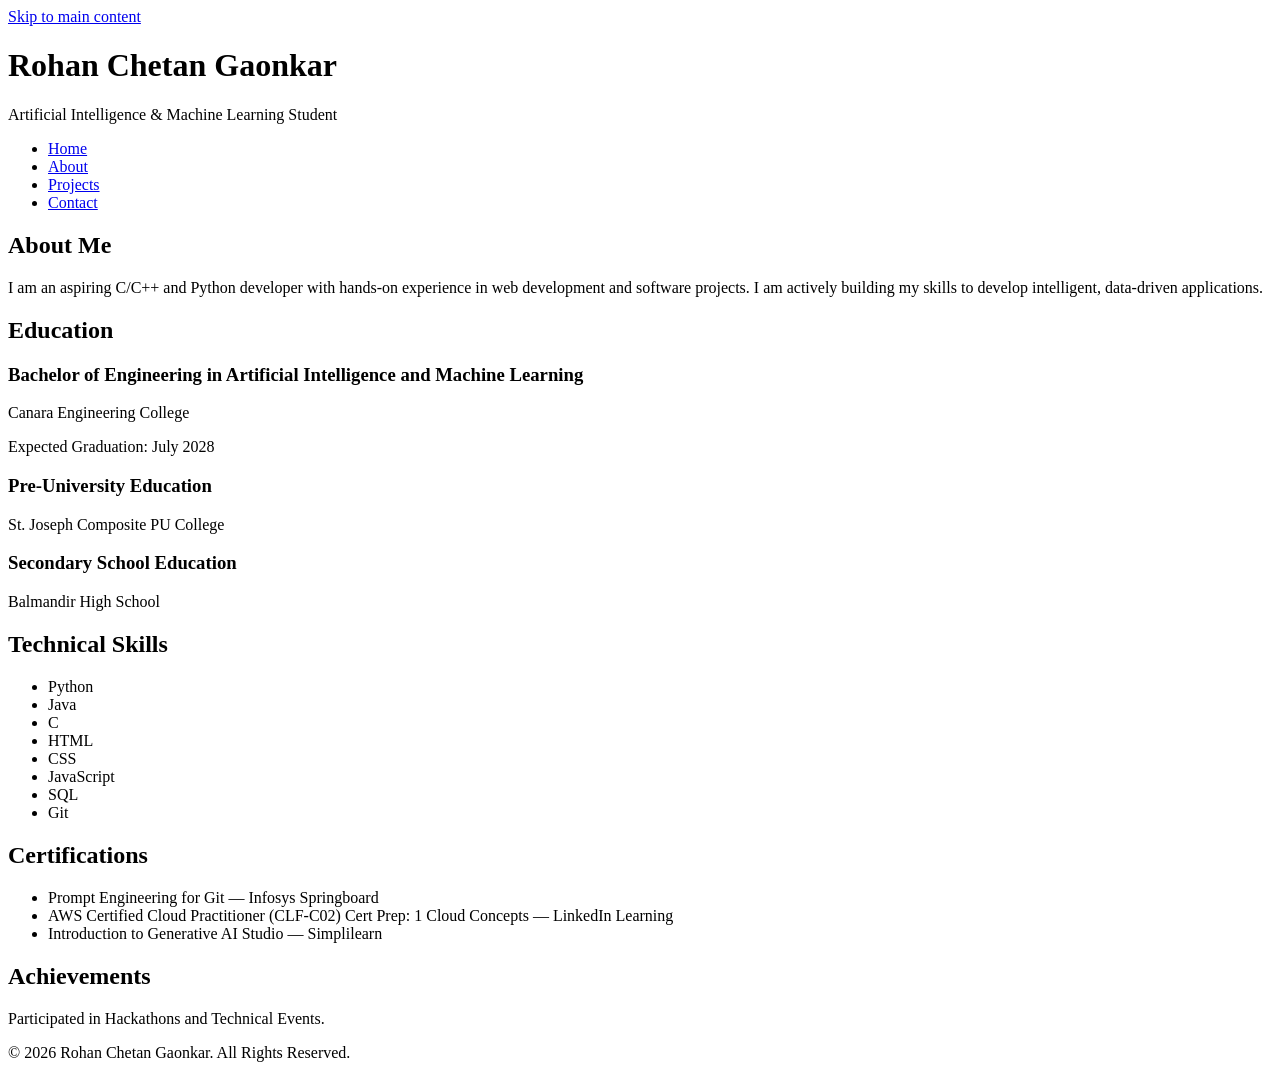
==== about.html @ 2229662d "Add files via upload" ====
<!DOCTYPE html>

<html lang="en">

<head>
    <meta charset="UTF-8">


<meta name="viewport" content="width=device-width, initial-scale=1.0">

<title>About Rohan Chetan Gaonkar | AI & ML Student</title>

<meta name="description"
    content="Learn more about Rohan Chetan Gaonkar, his education, technical skills, certifications and achievements in Artificial Intelligence and Machine Learning.">

<meta name="author" content="Rohan Chetan Gaonkar">

<meta name="robots" content="index, follow">

<link rel="canonical" href="https://yourdomain.com/about.html">

<link rel="stylesheet" href="css/style.css">


</head>

<body>


<!-- Skip Navigation -->
<a class="skip-link" href="#main-content">
    Skip to main content
</a>

<!-- Header -->
<header role="banner">

    <div class="container">

        <h1>Rohan Chetan Gaonkar</h1>

        <p>Artificial Intelligence &amp; Machine Learning Student</p>

        <!-- Navigation -->
        <nav aria-label="Primary Navigation">

            <ul>

                <li>
                    <a href="index.html">
                        Home
                    </a>
                </li>

                <li>
                    <a href="about.html" aria-current="page">
                        About
                    </a>
                </li>

                <li>
                    <a href="projects.html">
                        Projects
                    </a>
                </li>

                <li>
                    <a href="contact.html">
                        Contact
                    </a>
                </li>

            </ul>

        </nav>

    </div>

</header>

<!-- Main Content -->
<main id="main-content">

    <!-- About Section -->
    <section aria-labelledby="about-heading">

        <div class="container">

            <h2 id="about-heading">
                About Me
            </h2>

            <p>
                I am an aspiring C/C++ and Python developer with
                hands-on experience in web development and software
                projects. I am actively building my skills to
                develop intelligent, data-driven applications.
            </p>

        </div>

    </section>

    <!-- Education Section -->
    <section aria-labelledby="education-heading">

        <div class="container">

            <h2 id="education-heading">
                Education
            </h2>

            <article>

                <h3>
                    Bachelor of Engineering in
                    Artificial Intelligence and Machine Learning
                </h3>

                <p>
                    Canara Engineering College
                </p>

                <p>
                    Expected Graduation: July 2028
                </p>

            </article>

            <article>

                <h3>
                    Pre-University Education
                </h3>

                <p>
                    St. Joseph Composite PU College
                </p>

            </article>

            <article>

                <h3>
                    Secondary School Education
                </h3>

                <p>
                    Balmandir High School
                </p>

            </article>

        </div>

    </section>

    <!-- Skills Section -->
    <section aria-labelledby="skills-heading">

        <div class="container">

            <h2 id="skills-heading">
                Technical Skills
            </h2>

            <ul class="skills-list">

                <li>Python</li>
                <li>Java</li>
                <li>C</li>
                <li>HTML</li>
                <li>CSS</li>
                <li>JavaScript</li>
                <li>SQL</li>
                <li>Git</li>

            </ul>

        </div>

    </section>

    <!-- Certifications Section -->
    <section aria-labelledby="certifications-heading">

        <div class="container">

            <h2 id="certifications-heading">
                Certifications
            </h2>

            <ul>

                <li>
                    Prompt Engineering for Git —
                    Infosys Springboard
                </li>

                <li>
                    AWS Certified Cloud Practitioner
                    (CLF-C02) Cert Prep: 1 Cloud Concepts —
                    LinkedIn Learning
                </li>

                <li>
                    Introduction to Generative AI Studio —
                    Simplilearn
                </li>

            </ul>

        </div>

    </section>

    <!-- Achievements Section -->
    <section aria-labelledby="achievements-heading">

        <div class="container">

            <h2 id="achievements-heading">
                Achievements
            </h2>

            <p>
                Participated in Hackathons and Technical Events.
            </p>

        </div>

    </section>

</main>

<!-- Footer -->
<footer role="contentinfo">

    <div class="container">

        <p>
            &copy; 2026 Rohan Chetan Gaonkar.
            All Rights Reserved.
        </p>

    </div>

</footer>

<script src="js/script.js"></script>
</body>

</html>
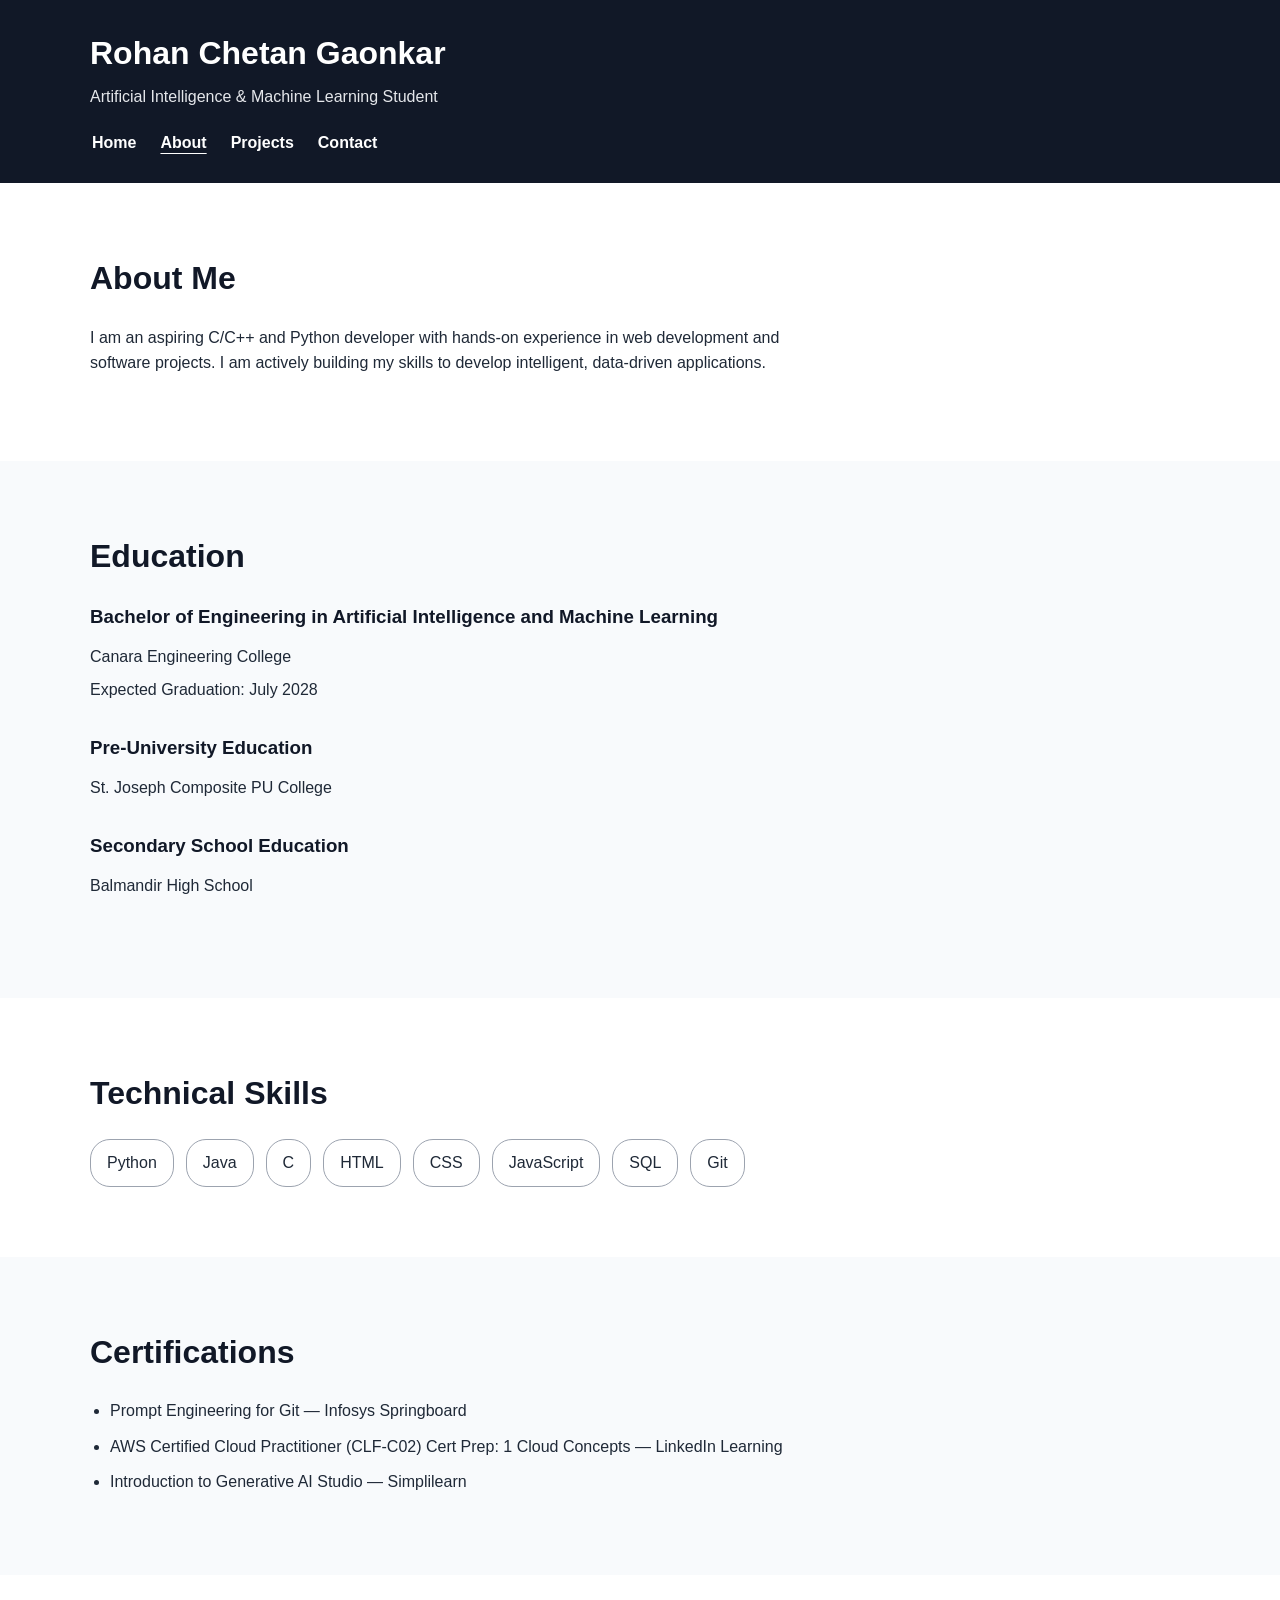
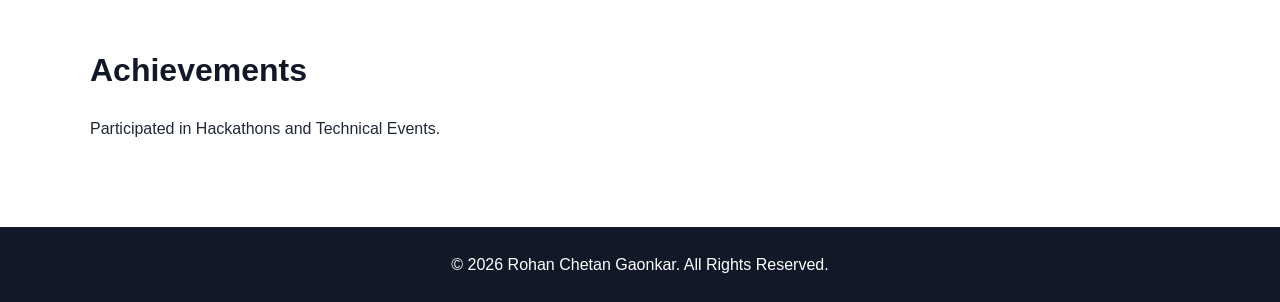
==== commit ced9ad41: "Add files via upload" ====
--- a/about.html
+++ b/about.html
@@ -19,7 +19,7 @@
 
 <link rel="canonical" href="https://yourdomain.com/about.html">
 
-<link rel="stylesheet" href="css/style.css">
+<link rel="stylesheet" href="style.css">
 
 
 </head>
@@ -247,7 +247,7 @@
 
 </footer>
 
-<script src="js/script.js"></script>
+<script src="script.js"></script>
 </body>
 
 </html>
--- a/style.css
+++ b/style.css
@@ -0,0 +1,404 @@
+/* =========================================
+Base Styles
+========================================= */
+
+* {
+  box-sizing: border-box;
+  margin: 0;
+  padding: 0;
+  }
+
+html {
+scroll-behavior: smooth;
+}
+
+body {
+font-family: Arial, Helvetica, sans-serif;
+line-height: 1.6;
+color: #1f2937;
+background-color: #ffffff;
+}
+
+.container {
+width: min(1100px, 92%);
+margin: 0 auto;
+}
+
+/* =========================================
+Accessibility
+========================================= */
+
+.skip-link {
+position: absolute;
+left: -9999px;
+top: 10px;
+z-index: 9999;
+padding: 12px 16px;
+background-color: #111827;
+color: #ffffff;
+text-decoration: none;
+border-radius: 4px;
+}
+
+.skip-link:focus {
+left: 10px;
+}
+
+/* Visible keyboard focus */
+
+a:focus-visible,
+button:focus-visible,
+input:focus-visible,
+textarea:focus-visible {
+outline: 3px solid #f59e0b;
+outline-offset: 3px;
+}
+
+/* =========================================
+Header
+========================================= */
+
+header {
+background-color: #111827;
+color: #ffffff;
+padding: 28px 0;
+}
+
+header h1 {
+font-size: 2rem;
+margin-bottom: 5px;
+}
+
+header p {
+margin-bottom: 20px;
+color: #e5e7eb;
+}
+
+/* =========================================
+Navigation
+========================================= */
+
+nav ul {
+display: flex;
+flex-wrap: wrap;
+gap: 20px;
+list-style: none;
+}
+
+nav a {
+color: #ffffff;
+text-decoration: none;
+font-weight: 600;
+padding: 8px 2px;
+}
+
+nav a:hover {
+text-decoration: underline;
+}
+
+nav a[aria-current="page"] {
+text-decoration: underline;
+text-underline-offset: 5px;
+}
+
+/* =========================================
+Main Content
+========================================= */
+
+main {
+min-height: 70vh;
+}
+
+section {
+padding: 70px 0;
+}
+
+section:nth-child(even) {
+background-color: #f8fafc;
+}
+
+h2 {
+margin-bottom: 20px;
+font-size: 2rem;
+color: #111827;
+}
+
+h3 {
+margin-bottom: 12px;
+color: #111827;
+}
+
+p {
+max-width: 750px;
+margin-bottom: 15px;
+}
+
+/* =========================================
+Hero
+========================================= */
+
+.hero {
+padding: 100px 0;
+background-color: #f8fafc;
+}
+
+.hero h2 {
+font-size: clamp(2rem, 5vw, 3.5rem);
+margin-bottom: 20px;
+}
+
+.hero p {
+font-size: 1.15rem;
+margin-bottom: 30px;
+}
+
+.hero-buttons {
+display: flex;
+flex-wrap: wrap;
+gap: 15px;
+}
+
+/* =========================================
+Buttons
+========================================= */
+
+.button,
+button {
+display: inline-block;
+padding: 12px 20px;
+border: 2px solid #111827;
+border-radius: 6px;
+background-color: #111827;
+color: #ffffff;
+font-size: 1rem;
+font-weight: 600;
+text-decoration: none;
+cursor: pointer;
+}
+
+.button:hover,
+button:hover {
+background-color: #374151;
+}
+
+.secondary-button {
+background-color: #ffffff;
+color: #111827;
+}
+
+.secondary-button:hover {
+background-color: #e5e7eb;
+}
+
+/* =========================================
+Skills
+========================================= */
+
+.skills-list {
+display: flex;
+flex-wrap: wrap;
+gap: 12px;
+list-style: none;
+margin-top: 20px;
+}
+
+.skills-list li {
+padding: 10px 16px;
+border: 1px solid #9ca3af;
+border-radius: 20px;
+background-color: #ffffff;
+}
+
+/* =========================================
+Projects
+========================================= */
+
+.project-grid {
+display: grid;
+grid-template-columns: repeat(3, 1fr);
+gap: 25px;
+margin-top: 30px;
+}
+
+.project-card {
+height: 100%;
+padding: 25px;
+border: 1px solid #d1d5db;
+border-radius: 8px;
+background-color: #ffffff;
+box-shadow: 0 2px 8px rgba(0, 0, 0, 0.06);
+}
+
+.project-card p {
+margin-bottom: 15px;
+}
+
+.project-card ul {
+margin: 15px 0 0 20px;
+}
+
+.project-card li {
+margin-bottom: 6px;
+}
+
+/* =========================================
+About / Education / Certifications
+========================================= */
+
+article {
+margin-bottom: 30px;
+}
+
+article p {
+margin-bottom: 8px;
+}
+
+section ul:not(.skills-list) {
+margin-left: 20px;
+}
+
+section ul:not(.skills-list) li {
+margin-bottom: 10px;
+}
+
+/* =========================================
+Contact Information
+========================================= */
+
+address {
+font-style: normal;
+margin-top: 25px;
+}
+
+address a {
+color: #075985;
+font-weight: 600;
+}
+
+address a:hover {
+text-decoration: underline;
+}
+
+/* =========================================
+Contact Form
+========================================= */
+
+form {
+width: min(600px, 100%);
+margin-top: 25px;
+}
+
+.form-group {
+margin-bottom: 20px;
+}
+
+label {
+display: block;
+margin-bottom: 7px;
+font-weight: 700;
+}
+
+input,
+textarea {
+width: 100%;
+padding: 12px;
+border: 2px solid #6b7280;
+border-radius: 5px;
+background-color: #ffffff;
+color: #111827;
+font: inherit;
+}
+
+textarea {
+resize: vertical;
+min-height: 150px;
+}
+
+input:focus,
+textarea:focus {
+border-color: #075985;
+}
+
+/* =========================================
+Footer
+========================================= */
+
+footer {
+padding: 25px 0;
+background-color: #111827;
+color: #ffffff;
+text-align: center;
+}
+
+footer p {
+margin: 0 auto;
+}
+
+/* =========================================
+Responsive Design
+========================================= */
+
+@media (max-width: 800px) {
+
+
+.project-grid {
+    grid-template-columns: 1fr;
+}
+
+header h1 {
+    font-size: 1.7rem;
+}
+
+nav ul {
+    gap: 14px;
+}
+
+section {
+    padding: 55px 0;
+}
+
+
+}
+
+@media (max-width: 500px) {
+
+
+.hero {
+    padding: 70px 0;
+}
+
+.hero-buttons {
+    flex-direction: column;
+    align-items: flex-start;
+}
+
+.button {
+    width: 100%;
+    text-align: center;
+}
+
+nav ul {
+    flex-direction: column;
+    gap: 8px;
+}
+
+h2 {
+    font-size: 1.7rem;
+}
+
+
+}
+
+/* =========================================
+Reduced Motion
+========================================= */
+
+@media (prefers-reduced-motion: reduce) {
+
+
+html {
+    scroll-behavior: auto;
+}
+
+
+}
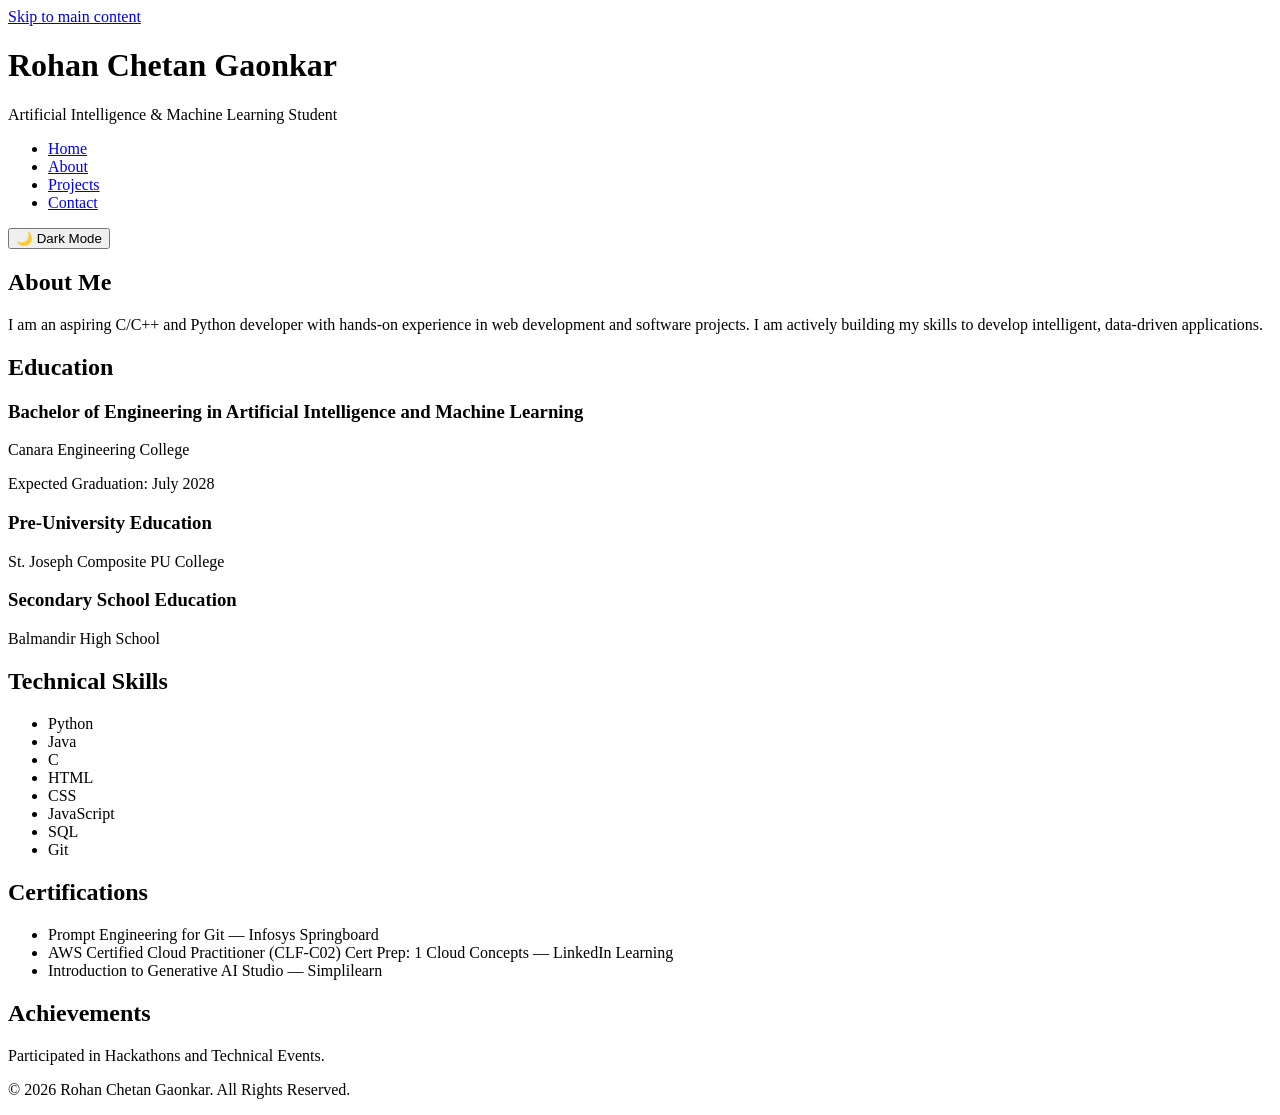
==== commit bc29b60f: "Add files via upload Complete Task 2 responsive CSS design" ====
--- a/about.html
+++ b/about.html
@@ -19,7 +19,7 @@
 
 <link rel="canonical" href="https://yourdomain.com/about.html">
 
-<link rel="stylesheet" href="style.css">
+<link rel="stylesheet" href="css/style.css">
 
 
 </head>
@@ -73,9 +73,11 @@
             </ul>
 
         </nav>
-
+        <button type="button" class="theme-toggle" id="themeToggle">
+            🌙 Dark Mode
+        </button>
     </div>
-
+    
 </header>
 
 <!-- Main Content -->
@@ -247,7 +249,7 @@
 
 </footer>
 
-<script src="script.js"></script>
+<script src="js/script.js"></script>
 </body>
 
 </html>
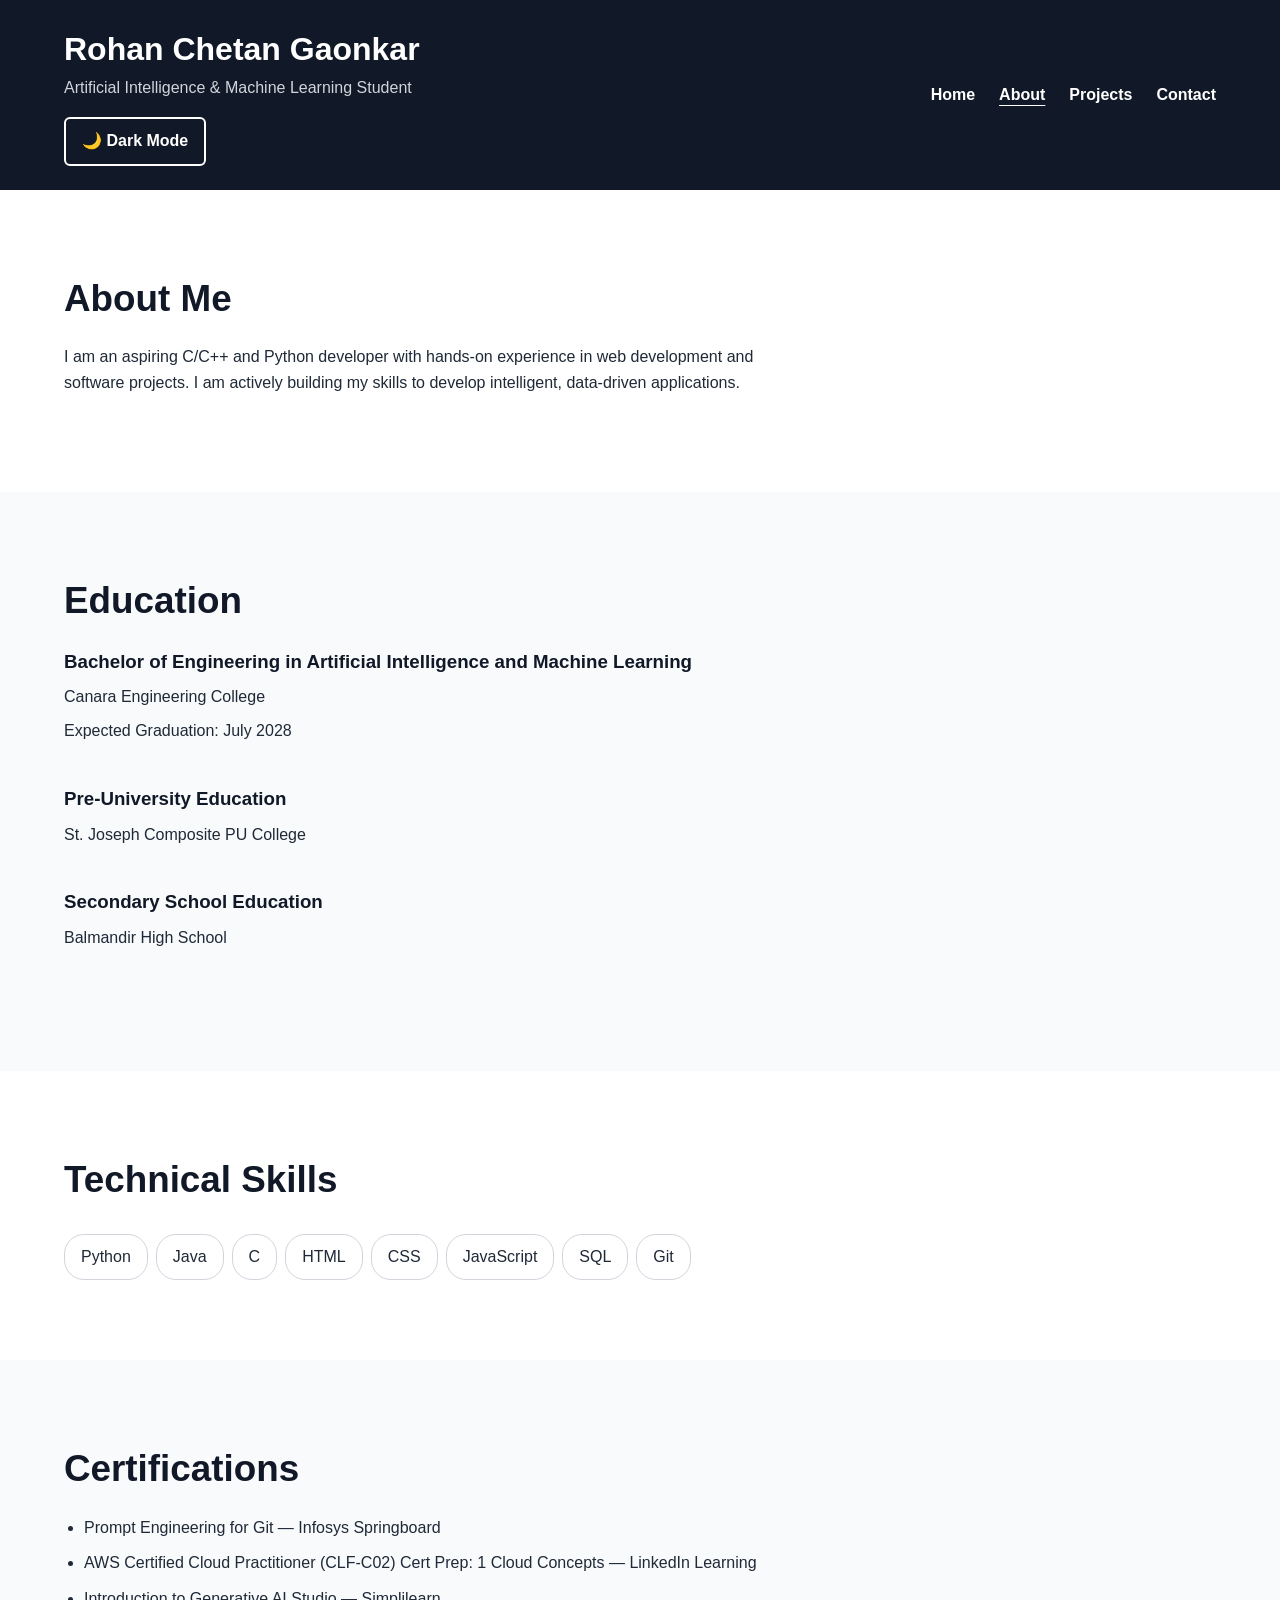
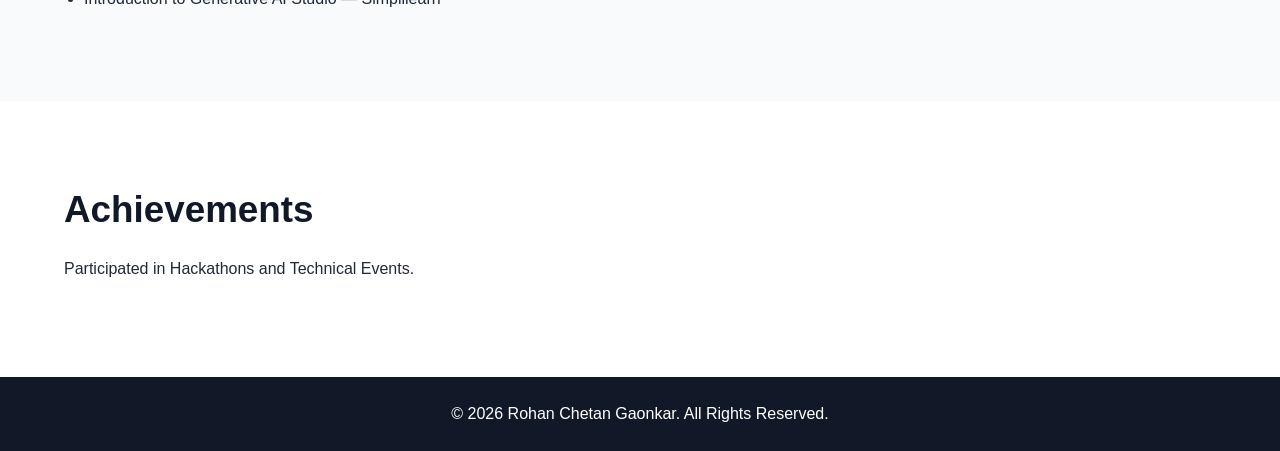
==== commit af6ef4d9: "Add files via upload" ====
--- a/about.html
+++ b/about.html
@@ -1,255 +1,273 @@
 <!DOCTYPE html>
-
 <html lang="en">
 
 <head>
     <meta charset="UTF-8">
 
-
-<meta name="viewport" content="width=device-width, initial-scale=1.0">
-
-<title>About Rohan Chetan Gaonkar | AI & ML Student</title>
-
-<meta name="description"
-    content="Learn more about Rohan Chetan Gaonkar, his education, technical skills, certifications and achievements in Artificial Intelligence and Machine Learning.">
-
-<meta name="author" content="Rohan Chetan Gaonkar">
-
-<meta name="robots" content="index, follow">
-
-<link rel="canonical" href="https://yourdomain.com/about.html">
-
-<link rel="stylesheet" href="css/style.css">
-
-
+    <meta name="viewport" content="width=device-width, initial-scale=1.0">
+
+    <title>About Rohan Chetan Gaonkar | AI &amp; ML Student</title>
+
+    <meta name="description"
+        content="Learn more about Rohan Chetan Gaonkar, his education, technical skills, certifications and achievements in Artificial Intelligence and Machine Learning.">
+
+    <meta name="author" content="Rohan Chetan Gaonkar">
+
+    <meta name="robots" content="index, follow">
+
+    <link rel="canonical"
+        href="https://rohangaonkar3.github.io/portfolio/about.html">
+
+    <link rel="stylesheet" href="css/style.css">
 </head>
 
 <body>
 
-
-<!-- Skip Navigation -->
-<a class="skip-link" href="#main-content">
-    Skip to main content
-</a>
-
-<!-- Header -->
-<header role="banner">
-
-    <div class="container">
-
-        <h1>Rohan Chetan Gaonkar</h1>
-
-        <p>Artificial Intelligence &amp; Machine Learning Student</p>
-
-        <!-- Navigation -->
-        <nav aria-label="Primary Navigation">
-
-            <ul>
-
-                <li>
-                    <a href="index.html">
-                        Home
-                    </a>
-                </li>
-
-                <li>
-                    <a href="about.html" aria-current="page">
-                        About
-                    </a>
-                </li>
-
-                <li>
-                    <a href="projects.html">
-                        Projects
-                    </a>
-                </li>
-
-                <li>
-                    <a href="contact.html">
-                        Contact
-                    </a>
-                </li>
-
-            </ul>
-
-        </nav>
-        <button type="button" class="theme-toggle" id="themeToggle">
-            🌙 Dark Mode
-        </button>
-    </div>
-    
-</header>
-
-<!-- Main Content -->
-<main id="main-content">
-
-    <!-- About Section -->
-    <section aria-labelledby="about-heading">
+    <!-- Skip Navigation -->
+    <a class="skip-link" href="#main-content">
+        Skip to main content
+    </a>
+
+    <!-- Header -->
+    <header role="banner">
 
         <div class="container">
 
-            <h2 id="about-heading">
-                About Me
-            </h2>
+            <!-- Header Top -->
+            <div class="header-top">
+
+                <div class="header-info">
+
+                    <h1>
+                        Rohan Chetan Gaonkar
+                    </h1>
+
+                    <p>
+                        Artificial Intelligence &amp; Machine Learning Student
+                    </p>
+
+                </div>
+
+                <!-- Theme Toggle -->
+                <button
+                    type="button"
+                    class="theme-toggle"
+                    id="themeToggle"
+                    aria-label="Toggle between light and dark mode">
+                    🌙 Dark Mode
+                </button>
+
+            </div>
+
+            <!-- Navigation -->
+            <nav aria-label="Primary Navigation">
+
+                <ul>
+
+                    <li>
+                        <a href="index.html">
+                            Home
+                        </a>
+                    </li>
+
+                    <li>
+                        <a href="about.html" aria-current="page">
+                            About
+                        </a>
+                    </li>
+
+                    <li>
+                        <a href="projects.html">
+                            Projects
+                        </a>
+                    </li>
+
+                    <li>
+                        <a href="contact.html">
+                            Contact
+                        </a>
+                    </li>
+
+                </ul>
+
+            </nav>
+
+        </div>
+
+    </header>
+
+    <!-- Main Content -->
+    <main id="main-content">
+
+        <!-- About Section -->
+        <section aria-labelledby="about-heading">
+
+            <div class="container">
+
+                <h2 id="about-heading">
+                    About Me
+                </h2>
+
+                <p>
+                    I am an aspiring C/C++ and Python developer with
+                    hands-on experience in web development and software
+                    projects. I am actively building my skills to
+                    develop intelligent, data-driven applications.
+                </p>
+
+            </div>
+
+        </section>
+
+        <!-- Education Section -->
+        <section aria-labelledby="education-heading">
+
+            <div class="container">
+
+                <h2 id="education-heading">
+                    Education
+                </h2>
+
+                <article>
+
+                    <h3>
+                        Bachelor of Engineering in
+                        Artificial Intelligence and Machine Learning
+                    </h3>
+
+                    <p>
+                        Canara Engineering College
+                    </p>
+
+                    <p>
+                        Expected Graduation: July 2028
+                    </p>
+
+                </article>
+
+                <article>
+
+                    <h3>
+                        Pre-University Education
+                    </h3>
+
+                    <p>
+                        St. Joseph Composite PU College
+                    </p>
+
+                </article>
+
+                <article>
+
+                    <h3>
+                        Secondary School Education
+                    </h3>
+
+                    <p>
+                        Balmandir High School
+                    </p>
+
+                </article>
+
+            </div>
+
+        </section>
+
+        <!-- Skills Section -->
+        <section aria-labelledby="skills-heading">
+
+            <div class="container">
+
+                <h2 id="skills-heading">
+                    Technical Skills
+                </h2>
+
+                <ul class="skills-list">
+
+                    <li>Python</li>
+                    <li>Java</li>
+                    <li>C</li>
+                    <li>HTML</li>
+                    <li>CSS</li>
+                    <li>JavaScript</li>
+                    <li>SQL</li>
+                    <li>Git</li>
+
+                </ul>
+
+            </div>
+
+        </section>
+
+        <!-- Certifications Section -->
+        <section aria-labelledby="certifications-heading">
+
+            <div class="container">
+
+                <h2 id="certifications-heading">
+                    Certifications
+                </h2>
+
+                <ul>
+
+                    <li>
+                        Prompt Engineering for Git —
+                        Infosys Springboard
+                    </li>
+
+                    <li>
+                        AWS Certified Cloud Practitioner
+                        (CLF-C02) Cert Prep: 1 Cloud Concepts —
+                        LinkedIn Learning
+                    </li>
+
+                    <li>
+                        Introduction to Generative AI Studio —
+                        Simplilearn
+                    </li>
+
+                </ul>
+
+            </div>
+
+        </section>
+
+        <!-- Achievements Section -->
+        <section aria-labelledby="achievements-heading">
+
+            <div class="container">
+
+                <h2 id="achievements-heading">
+                    Achievements
+                </h2>
+
+                <p>
+                    Participated in Hackathons and Technical Events.
+                </p>
+
+            </div>
+
+        </section>
+
+    </main>
+
+    <!-- Footer -->
+    <footer role="contentinfo">
+
+        <div class="container">
 
             <p>
-                I am an aspiring C/C++ and Python developer with
-                hands-on experience in web development and software
-                projects. I am actively building my skills to
-                develop intelligent, data-driven applications.
+                &copy; 2026 Rohan Chetan Gaonkar.
+                All Rights Reserved.
             </p>
 
         </div>
 
-    </section>
-
-    <!-- Education Section -->
-    <section aria-labelledby="education-heading">
-
-        <div class="container">
-
-            <h2 id="education-heading">
-                Education
-            </h2>
-
-            <article>
-
-                <h3>
-                    Bachelor of Engineering in
-                    Artificial Intelligence and Machine Learning
-                </h3>
-
-                <p>
-                    Canara Engineering College
-                </p>
-
-                <p>
-                    Expected Graduation: July 2028
-                </p>
-
-            </article>
-
-            <article>
-
-                <h3>
-                    Pre-University Education
-                </h3>
-
-                <p>
-                    St. Joseph Composite PU College
-                </p>
-
-            </article>
-
-            <article>
-
-                <h3>
-                    Secondary School Education
-                </h3>
-
-                <p>
-                    Balmandir High School
-                </p>
-
-            </article>
-
-        </div>
-
-    </section>
-
-    <!-- Skills Section -->
-    <section aria-labelledby="skills-heading">
-
-        <div class="container">
-
-            <h2 id="skills-heading">
-                Technical Skills
-            </h2>
-
-            <ul class="skills-list">
-
-                <li>Python</li>
-                <li>Java</li>
-                <li>C</li>
-                <li>HTML</li>
-                <li>CSS</li>
-                <li>JavaScript</li>
-                <li>SQL</li>
-                <li>Git</li>
-
-            </ul>
-
-        </div>
-
-    </section>
-
-    <!-- Certifications Section -->
-    <section aria-labelledby="certifications-heading">
-
-        <div class="container">
-
-            <h2 id="certifications-heading">
-                Certifications
-            </h2>
-
-            <ul>
-
-                <li>
-                    Prompt Engineering for Git —
-                    Infosys Springboard
-                </li>
-
-                <li>
-                    AWS Certified Cloud Practitioner
-                    (CLF-C02) Cert Prep: 1 Cloud Concepts —
-                    LinkedIn Learning
-                </li>
-
-                <li>
-                    Introduction to Generative AI Studio —
-                    Simplilearn
-                </li>
-
-            </ul>
-
-        </div>
-
-    </section>
-
-    <!-- Achievements Section -->
-    <section aria-labelledby="achievements-heading">
-
-        <div class="container">
-
-            <h2 id="achievements-heading">
-                Achievements
-            </h2>
-
-            <p>
-                Participated in Hackathons and Technical Events.
-            </p>
-
-        </div>
-
-    </section>
-
-</main>
-
-<!-- Footer -->
-<footer role="contentinfo">
-
-    <div class="container">
-
-        <p>
-            &copy; 2026 Rohan Chetan Gaonkar.
-            All Rights Reserved.
-        </p>
-
-    </div>
-
-</footer>
-
-<script src="js/script.js"></script>
+    </footer>
+
+    <!-- JavaScript -->
+    <script src="js/script.js"></script>
+
 </body>
 
-</html>
+</html>
--- a/css/style.css
+++ b/css/style.css
@@ -0,0 +1,599 @@
+/* =========================================
+   CSS VARIABLES
+   ========================================= */
+
+:root {
+    --bg-color: #ffffff;
+    --surface-color: #f8fafc;
+    --text-color: #1f2937;
+    --heading-color: #111827;
+    --primary-color: #2563eb;
+    --primary-hover: #1d4ed8;
+    --border-color: #d1d5db;
+    --header-bg: #111827;
+    --header-text: #ffffff;
+    --focus-color: #f59e0b;
+
+    --spacing-xs: 0.5rem;
+    --spacing-sm: 1rem;
+    --spacing-md: 1.5rem;
+    --spacing-lg: 2.5rem;
+    --spacing-xl: 4rem;
+
+    --radius-sm: 6px;
+    --radius-md: 10px;
+
+    --shadow-sm: 0 2px 8px rgba(0, 0, 0, 0.08);
+    --transition: 0.3s ease;
+}
+
+/* =========================================
+   DARK THEME
+   ========================================= */
+
+[data-theme="dark"] {
+    --bg-color: #111827;
+    --surface-color: #1f2937;
+    --text-color: #e5e7eb;
+    --heading-color: #ffffff;
+    --primary-color: #60a5fa;
+    --primary-hover: #93c5fd;
+    --border-color: #4b5563;
+    --header-bg: #030712;
+    --header-text: #ffffff;
+    --focus-color: #fbbf24;
+
+    --shadow-sm: 0 2px 8px rgba(0, 0, 0, 0.3);
+}
+
+/* =========================================
+   RESET
+   ========================================= */
+
+* {
+    box-sizing: border-box;
+    margin: 0;
+    padding: 0;
+}
+
+html {
+    scroll-behavior: smooth;
+}
+
+body {
+    font-family: Arial, Helvetica, sans-serif;
+    line-height: 1.6;
+    color: var(--text-color);
+    background-color: var(--bg-color);
+    transition:
+        background-color var(--transition),
+        color var(--transition);
+}
+
+img {
+    max-width: 100%;
+    height: auto;
+    display: block;
+}
+
+.container {
+    width: min(92%, 1100px);
+    margin-inline: auto;
+}
+
+/* =========================================
+   ACCESSIBILITY
+   ========================================= */
+
+.skip-link {
+    position: absolute;
+    top: 10px;
+    left: -9999px;
+    z-index: 9999;
+
+    padding: 12px 16px;
+
+    background-color: var(--header-bg);
+    color: var(--header-text);
+
+    text-decoration: none;
+    border-radius: var(--radius-sm);
+}
+
+.skip-link:focus {
+    left: 10px;
+}
+
+a:focus-visible,
+button:focus-visible,
+input:focus-visible,
+textarea:focus-visible {
+    outline: 3px solid var(--focus-color);
+    outline-offset: 3px;
+}
+
+/* =========================================
+   HEADER
+   FLEXBOX
+   ========================================= */
+
+header {
+    background-color: var(--header-bg);
+    color: var(--header-text);
+    padding: var(--spacing-md) 0;
+}
+
+header .container {
+    display: flex;
+    flex-direction: column;
+    gap: var(--spacing-sm);
+}
+
+header h1 {
+    font-size: clamp(1.5rem, 5vw, 2rem);
+}
+
+header p {
+    color: #d1d5db;
+}
+
+/* =========================================
+   NAVIGATION
+   FLEXBOX
+   ========================================= */
+
+nav ul {
+    display: flex;
+    flex-direction: column;
+    gap: var(--spacing-xs);
+
+    list-style: none;
+}
+
+nav a {
+    display: block;
+
+    padding: 0.5rem 0;
+
+    color: var(--header-text);
+    text-decoration: none;
+    font-weight: 600;
+
+    transition: color var(--transition);
+}
+
+nav a:hover {
+    color: var(--primary-color);
+}
+
+nav a[aria-current="page"] {
+    text-decoration: underline;
+    text-underline-offset: 5px;
+}
+
+/* =========================================
+   THEME TOGGLE
+   ========================================= */
+
+.theme-toggle {
+    align-self: flex-start;
+
+    padding: 0.6rem 1rem;
+
+    border: 2px solid var(--header-text);
+    border-radius: var(--radius-sm);
+
+    background-color: transparent;
+    color: var(--header-text);
+
+    font: inherit;
+    font-weight: 600;
+
+    cursor: pointer;
+
+    transition:
+        background-color var(--transition),
+        color var(--transition);
+}
+
+.theme-toggle:hover {
+    background-color: var(--header-text);
+    color: var(--header-bg);
+}
+
+/* =========================================
+   MAIN
+   ========================================= */
+
+main {
+    min-height: 70vh;
+}
+
+section {
+    padding: var(--spacing-xl) 0;
+}
+
+section:nth-child(even) {
+    background-color: var(--surface-color);
+}
+
+h2 {
+    margin-bottom: var(--spacing-sm);
+
+    color: var(--heading-color);
+
+    font-size: clamp(1.7rem, 5vw, 2.3rem);
+}
+
+h3 {
+    margin-bottom: var(--spacing-xs);
+    color: var(--heading-color);
+}
+
+p {
+    max-width: 750px;
+    margin-bottom: var(--spacing-sm);
+}
+
+/* =========================================
+   HERO
+   CSS GRID
+   ========================================= */
+
+.hero {
+    padding: 5rem 0;
+
+    background-color: var(--surface-color);
+}
+
+.hero .container {
+    display: grid;
+    gap: var(--spacing-lg);
+}
+
+.hero h2 {
+    font-size: clamp(2rem, 8vw, 3.5rem);
+}
+
+.hero p {
+    font-size: 1.1rem;
+}
+
+/* =========================================
+   BUTTONS
+   FLEXBOX
+   ========================================= */
+
+.hero-buttons {
+    display: flex;
+    flex-direction: column;
+    align-items: flex-start;
+    gap: var(--spacing-sm);
+}
+
+.button,
+button {
+    display: inline-block;
+
+    padding: 0.75rem 1.25rem;
+
+    border: 2px solid var(--primary-color);
+    border-radius: var(--radius-sm);
+
+    background-color: var(--primary-color);
+    color: #ffffff;
+
+    font: inherit;
+    font-weight: 600;
+
+    text-decoration: none;
+
+    cursor: pointer;
+
+    transition:
+        background-color var(--transition),
+        transform var(--transition);
+}
+
+.button:hover,
+button:hover {
+    background-color: var(--primary-hover);
+    transform: translateY(-2px);
+}
+
+.secondary-button {
+    background-color: transparent;
+    color: var(--primary-color);
+}
+
+.secondary-button:hover {
+    color: #ffffff;
+}
+
+/* =========================================
+   SKILLS
+   FLEXBOX
+   ========================================= */
+
+.skills-list {
+    display: flex;
+    flex-wrap: wrap;
+    gap: var(--spacing-xs);
+
+    list-style: none;
+
+    margin-top: var(--spacing-md);
+}
+
+.skills-list li {
+    padding: 0.6rem 1rem;
+
+    border: 1px solid var(--border-color);
+    border-radius: 20px;
+
+    background-color: var(--bg-color);
+    color: var(--text-color);
+
+    transition:
+        transform var(--transition),
+        box-shadow var(--transition);
+}
+
+.skills-list li:hover {
+    transform: translateY(-2px);
+    box-shadow: var(--shadow-sm);
+}
+
+/* =========================================
+   PROJECT GRID
+   CSS GRID
+   ========================================= */
+
+.project-grid {
+    display: grid;
+
+    grid-template-columns: 1fr;
+
+    gap: var(--spacing-md);
+
+    margin-top: var(--spacing-lg);
+}
+
+.project-card {
+    display: flex;
+    flex-direction: column;
+
+    height: 100%;
+
+    padding: var(--spacing-md);
+
+    border: 1px solid var(--border-color);
+    border-radius: var(--radius-md);
+
+    background-color: var(--bg-color);
+
+    box-shadow: var(--shadow-sm);
+
+    transition:
+        transform var(--transition),
+        box-shadow var(--transition);
+}
+
+.project-card:hover {
+    transform: translateY(-5px);
+    box-shadow: 0 8px 20px rgba(0, 0, 0, 0.12);
+}
+
+.project-card p {
+    flex-grow: 1;
+}
+
+.project-card ul {
+    margin: var(--spacing-sm) 0 0 1.25rem;
+}
+
+.project-card li {
+    margin-bottom: 0.4rem;
+}
+
+/* =========================================
+   ABOUT / EDUCATION / CERTIFICATIONS
+   ========================================= */
+
+article {
+    margin-bottom: var(--spacing-lg);
+}
+
+article p {
+    margin-bottom: 0.5rem;
+}
+
+section ul:not(.skills-list) {
+    margin-left: 1.25rem;
+}
+
+section ul:not(.skills-list) li {
+    margin-bottom: 0.6rem;
+}
+
+/* =========================================
+   CONTACT
+   CSS GRID
+   ========================================= */
+
+address {
+    display: grid;
+    gap: var(--spacing-xs);
+
+    margin-top: var(--spacing-md);
+
+    font-style: normal;
+}
+
+address p {
+    margin-bottom: 0;
+}
+
+address a {
+    color: var(--primary-color);
+    font-weight: 600;
+}
+
+address a:hover {
+    text-decoration: underline;
+}
+
+/* =========================================
+   FORM
+   CSS GRID
+   ========================================= */
+
+form {
+    display: grid;
+    gap: var(--spacing-md);
+
+    width: min(100%, 650px);
+
+    margin-top: var(--spacing-md);
+}
+
+.form-group {
+    display: grid;
+    gap: 0.4rem;
+}
+
+label {
+    font-weight: 700;
+    color: var(--heading-color);
+}
+
+input,
+textarea {
+    width: 100%;
+
+    padding: 0.75rem;
+
+    border: 2px solid var(--border-color);
+    border-radius: var(--radius-sm);
+
+    background-color: var(--bg-color);
+    color: var(--text-color);
+
+    font: inherit;
+}
+
+textarea {
+    min-height: 150px;
+    resize: vertical;
+}
+
+input:focus,
+textarea:focus {
+    border-color: var(--primary-color);
+}
+
+/* =========================================
+   FOOTER
+   ========================================= */
+
+footer {
+    padding: var(--spacing-md) 0;
+
+    background-color: var(--header-bg);
+    color: var(--header-text);
+
+    text-align: center;
+}
+
+footer p {
+    margin: 0 auto;
+}
+
+/* =========================================
+   TABLET
+   ========================================= */
+
+@media (min-width: 600px) {
+
+    header .container {
+        flex-direction: row;
+        flex-wrap: wrap;
+        align-items: center;
+        justify-content: space-between;
+    }
+
+    nav ul {
+        flex-direction: row;
+        gap: var(--spacing-md);
+    }
+
+    .theme-toggle {
+        margin-left: auto;
+    }
+
+    .hero-buttons {
+        flex-direction: row;
+        align-items: center;
+    }
+
+    .project-grid {
+        grid-template-columns: repeat(2, 1fr);
+    }
+}
+
+/* =========================================
+   DESKTOP
+   ========================================= */
+
+@media (min-width: 900px) {
+
+    section {
+        padding: 5rem 0;
+    }
+
+    .hero .container {
+        grid-template-columns: 2fr 1fr;
+        align-items: center;
+    }
+
+    .project-grid {
+        grid-template-columns: repeat(3, 1fr);
+    }
+
+    .project-card {
+        padding: var(--spacing-lg);
+    }
+}
+
+/* =========================================
+   LARGE DESKTOP
+   ========================================= */
+
+@media (min-width: 1200px) {
+
+    .container {
+        width: min(90%, 1200px);
+    }
+
+    .hero {
+        padding: 7rem 0;
+    }
+}
+
+/* =========================================
+   REDUCED MOTION
+   ========================================= */
+
+@media (prefers-reduced-motion: reduce) {
+
+    html {
+        scroll-behavior: auto;
+    }
+
+    *,
+    *::before,
+    *::after {
+        transition: none !important;
+        animation: none !important;
+    }
+}
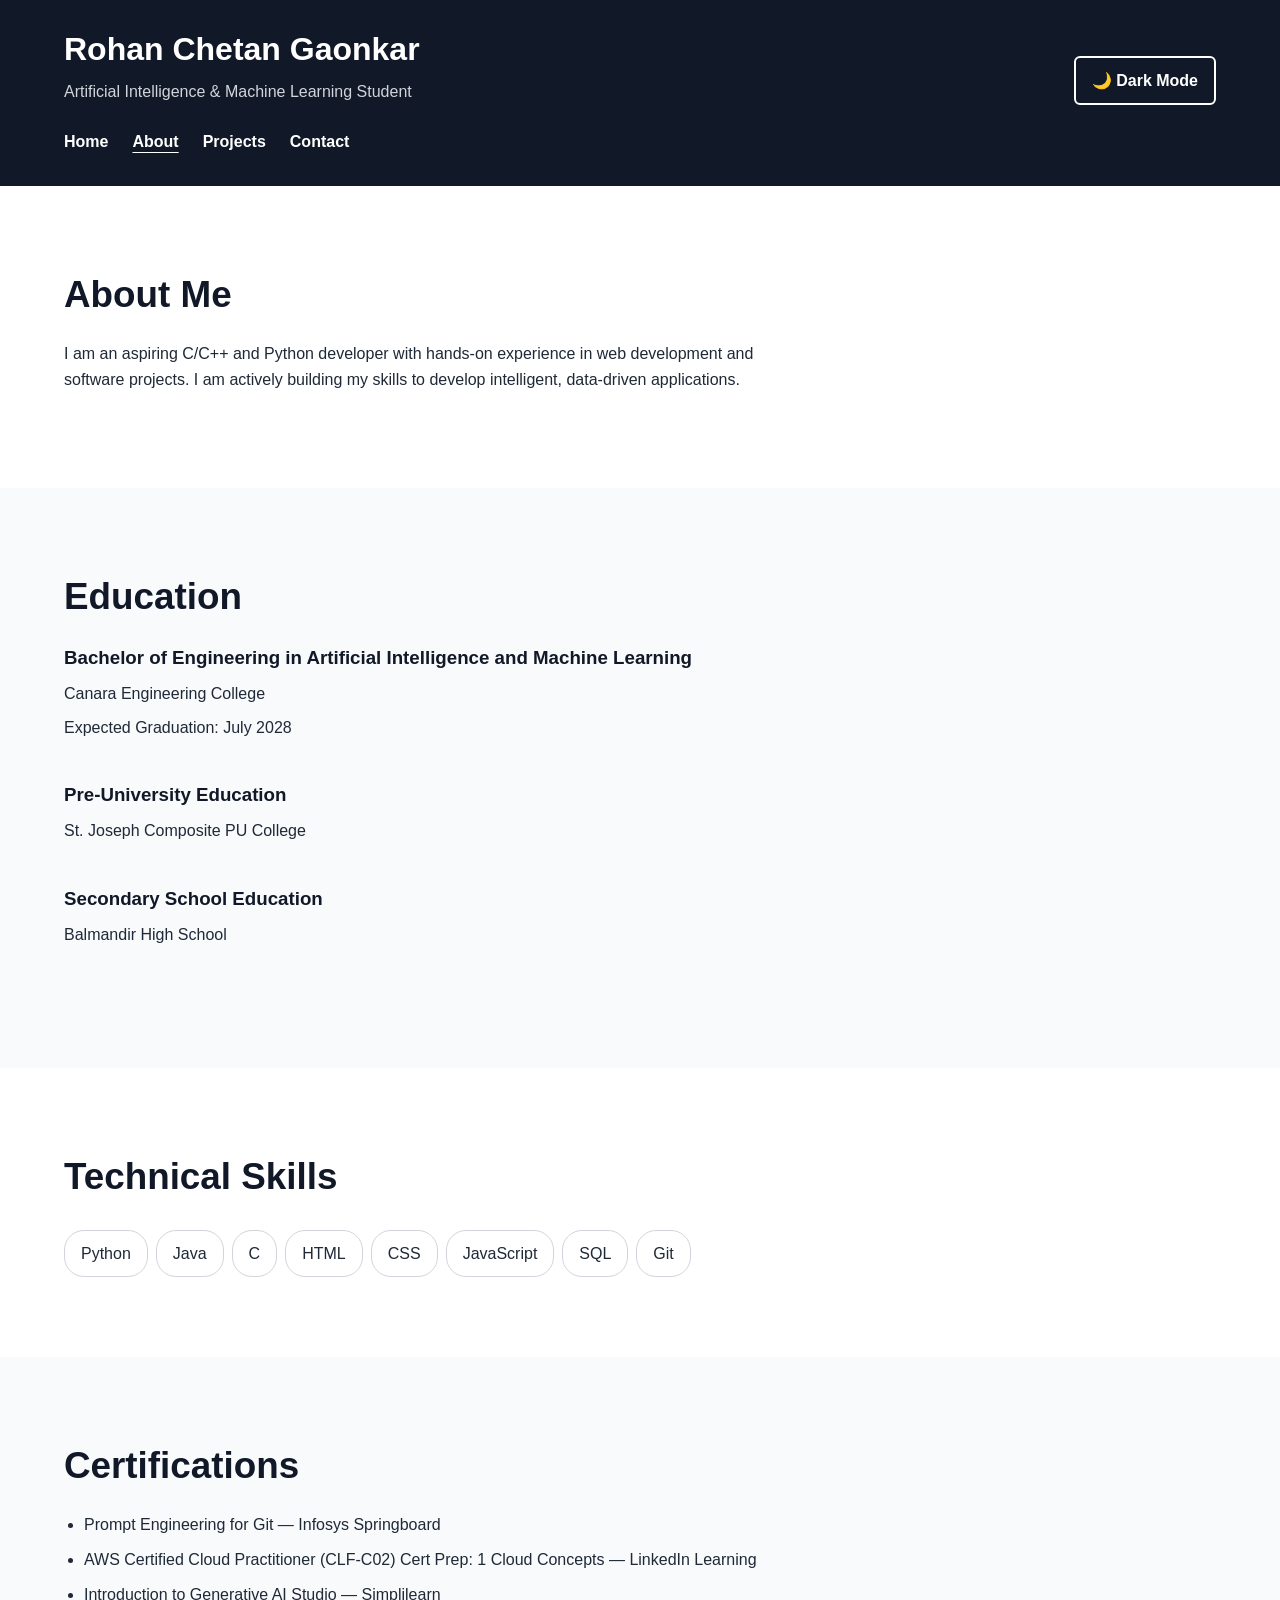
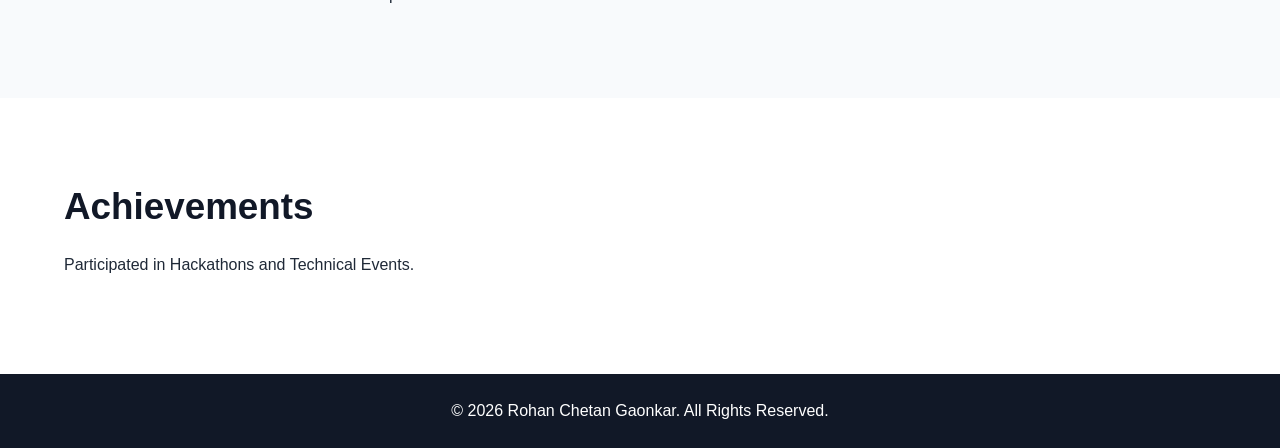
==== commit 5da646b6: "Update portfolio website" ====
--- a/about.html
+++ b/about.html
@@ -1,273 +1,273 @@
-<!DOCTYPE html>
-<html lang="en">
-
-<head>
-    <meta charset="UTF-8">
-
-    <meta name="viewport" content="width=device-width, initial-scale=1.0">
-
-    <title>About Rohan Chetan Gaonkar | AI &amp; ML Student</title>
-
-    <meta name="description"
-        content="Learn more about Rohan Chetan Gaonkar, his education, technical skills, certifications and achievements in Artificial Intelligence and Machine Learning.">
-
-    <meta name="author" content="Rohan Chetan Gaonkar">
-
-    <meta name="robots" content="index, follow">
-
-    <link rel="canonical"
-        href="https://rohangaonkar3.github.io/portfolio/about.html">
-
-    <link rel="stylesheet" href="css/style.css">
-</head>
-
-<body>
-
-    <!-- Skip Navigation -->
-    <a class="skip-link" href="#main-content">
-        Skip to main content
-    </a>
-
-    <!-- Header -->
-    <header role="banner">
-
-        <div class="container">
-
-            <!-- Header Top -->
-            <div class="header-top">
-
-                <div class="header-info">
-
-                    <h1>
-                        Rohan Chetan Gaonkar
-                    </h1>
-
-                    <p>
-                        Artificial Intelligence &amp; Machine Learning Student
-                    </p>
-
-                </div>
-
-                <!-- Theme Toggle -->
-                <button
-                    type="button"
-                    class="theme-toggle"
-                    id="themeToggle"
-                    aria-label="Toggle between light and dark mode">
-                    🌙 Dark Mode
-                </button>
-
-            </div>
-
-            <!-- Navigation -->
-            <nav aria-label="Primary Navigation">
-
-                <ul>
-
-                    <li>
-                        <a href="index.html">
-                            Home
-                        </a>
-                    </li>
-
-                    <li>
-                        <a href="about.html" aria-current="page">
-                            About
-                        </a>
-                    </li>
-
-                    <li>
-                        <a href="projects.html">
-                            Projects
-                        </a>
-                    </li>
-
-                    <li>
-                        <a href="contact.html">
-                            Contact
-                        </a>
-                    </li>
-
-                </ul>
-
-            </nav>
-
-        </div>
-
-    </header>
-
-    <!-- Main Content -->
-    <main id="main-content">
-
-        <!-- About Section -->
-        <section aria-labelledby="about-heading">
-
-            <div class="container">
-
-                <h2 id="about-heading">
-                    About Me
-                </h2>
-
-                <p>
-                    I am an aspiring C/C++ and Python developer with
-                    hands-on experience in web development and software
-                    projects. I am actively building my skills to
-                    develop intelligent, data-driven applications.
-                </p>
-
-            </div>
-
-        </section>
-
-        <!-- Education Section -->
-        <section aria-labelledby="education-heading">
-
-            <div class="container">
-
-                <h2 id="education-heading">
-                    Education
-                </h2>
-
-                <article>
-
-                    <h3>
-                        Bachelor of Engineering in
-                        Artificial Intelligence and Machine Learning
-                    </h3>
-
-                    <p>
-                        Canara Engineering College
-                    </p>
-
-                    <p>
-                        Expected Graduation: July 2028
-                    </p>
-
-                </article>
-
-                <article>
-
-                    <h3>
-                        Pre-University Education
-                    </h3>
-
-                    <p>
-                        St. Joseph Composite PU College
-                    </p>
-
-                </article>
-
-                <article>
-
-                    <h3>
-                        Secondary School Education
-                    </h3>
-
-                    <p>
-                        Balmandir High School
-                    </p>
-
-                </article>
-
-            </div>
-
-        </section>
-
-        <!-- Skills Section -->
-        <section aria-labelledby="skills-heading">
-
-            <div class="container">
-
-                <h2 id="skills-heading">
-                    Technical Skills
-                </h2>
-
-                <ul class="skills-list">
-
-                    <li>Python</li>
-                    <li>Java</li>
-                    <li>C</li>
-                    <li>HTML</li>
-                    <li>CSS</li>
-                    <li>JavaScript</li>
-                    <li>SQL</li>
-                    <li>Git</li>
-
-                </ul>
-
-            </div>
-
-        </section>
-
-        <!-- Certifications Section -->
-        <section aria-labelledby="certifications-heading">
-
-            <div class="container">
-
-                <h2 id="certifications-heading">
-                    Certifications
-                </h2>
-
-                <ul>
-
-                    <li>
-                        Prompt Engineering for Git —
-                        Infosys Springboard
-                    </li>
-
-                    <li>
-                        AWS Certified Cloud Practitioner
-                        (CLF-C02) Cert Prep: 1 Cloud Concepts —
-                        LinkedIn Learning
-                    </li>
-
-                    <li>
-                        Introduction to Generative AI Studio —
-                        Simplilearn
-                    </li>
-
-                </ul>
-
-            </div>
-
-        </section>
-
-        <!-- Achievements Section -->
-        <section aria-labelledby="achievements-heading">
-
-            <div class="container">
-
-                <h2 id="achievements-heading">
-                    Achievements
-                </h2>
-
-                <p>
-                    Participated in Hackathons and Technical Events.
-                </p>
-
-            </div>
-
-        </section>
-
-    </main>
-
-    <!-- Footer -->
-    <footer role="contentinfo">
-
-        <div class="container">
-
-            <p>
-                &copy; 2026 Rohan Chetan Gaonkar.
-                All Rights Reserved.
-            </p>
-
-        </div>
-
-    </footer>
-
-    <!-- JavaScript -->
-    <script src="js/script.js"></script>
-
-</body>
-
+<!DOCTYPE html>
+<html lang="en">
+
+<head>
+    <meta charset="UTF-8">
+
+    <meta name="viewport" content="width=device-width, initial-scale=1.0">
+
+    <title>About Rohan Chetan Gaonkar | AI &amp; ML Student</title>
+
+    <meta name="description"
+        content="Learn more about Rohan Chetan Gaonkar, his education, technical skills, certifications and achievements in Artificial Intelligence and Machine Learning.">
+
+    <meta name="author" content="Rohan Chetan Gaonkar">
+
+    <meta name="robots" content="index, follow">
+
+    <link rel="canonical"
+        href="https://rohangaonkar3.github.io/portfolio/about.html">
+
+    <link rel="stylesheet" href="css/style.css">
+</head>
+
+<body>
+
+    <!-- Skip Navigation -->
+    <a class="skip-link" href="#main-content">
+        Skip to main content
+    </a>
+
+    <!-- Header -->
+    <header role="banner">
+
+        <div class="container">
+
+            <!-- Header Top -->
+            <div class="header-top">
+
+                <div class="header-info">
+
+                    <h1>
+                        Rohan Chetan Gaonkar
+                    </h1>
+
+                    <p>
+                        Artificial Intelligence &amp; Machine Learning Student
+                    </p>
+
+                </div>
+
+                <!-- Theme Toggle -->
+                <button
+                    type="button"
+                    class="theme-toggle"
+                    id="themeToggle"
+                    aria-label="Toggle between light and dark mode">
+                    🌙 Dark Mode
+                </button>
+
+            </div>
+
+            <!-- Navigation -->
+            <nav aria-label="Primary Navigation">
+
+                <ul>
+
+                    <li>
+                        <a href="index.html">
+                            Home
+                        </a>
+                    </li>
+
+                    <li>
+                        <a href="about.html" aria-current="page">
+                            About
+                        </a>
+                    </li>
+
+                    <li>
+                        <a href="projects.html">
+                            Projects
+                        </a>
+                    </li>
+
+                    <li>
+                        <a href="contact.html">
+                            Contact
+                        </a>
+                    </li>
+
+                </ul>
+
+            </nav>
+
+        </div>
+
+    </header>
+
+    <!-- Main Content -->
+    <main id="main-content">
+
+        <!-- About Section -->
+        <section aria-labelledby="about-heading">
+
+            <div class="container">
+
+                <h2 id="about-heading">
+                    About Me
+                </h2>
+
+                <p>
+                    I am an aspiring C/C++ and Python developer with
+                    hands-on experience in web development and software
+                    projects. I am actively building my skills to
+                    develop intelligent, data-driven applications.
+                </p>
+
+            </div>
+
+        </section>
+
+        <!-- Education Section -->
+        <section aria-labelledby="education-heading">
+
+            <div class="container">
+
+                <h2 id="education-heading">
+                    Education
+                </h2>
+
+                <article>
+
+                    <h3>
+                        Bachelor of Engineering in
+                        Artificial Intelligence and Machine Learning
+                    </h3>
+
+                    <p>
+                        Canara Engineering College
+                    </p>
+
+                    <p>
+                        Expected Graduation: July 2028
+                    </p>
+
+                </article>
+
+                <article>
+
+                    <h3>
+                        Pre-University Education
+                    </h3>
+
+                    <p>
+                        St. Joseph Composite PU College
+                    </p>
+
+                </article>
+
+                <article>
+
+                    <h3>
+                        Secondary School Education
+                    </h3>
+
+                    <p>
+                        Balmandir High School
+                    </p>
+
+                </article>
+
+            </div>
+
+        </section>
+
+        <!-- Skills Section -->
+        <section aria-labelledby="skills-heading">
+
+            <div class="container">
+
+                <h2 id="skills-heading">
+                    Technical Skills
+                </h2>
+
+                <ul class="skills-list">
+
+                    <li>Python</li>
+                    <li>Java</li>
+                    <li>C</li>
+                    <li>HTML</li>
+                    <li>CSS</li>
+                    <li>JavaScript</li>
+                    <li>SQL</li>
+                    <li>Git</li>
+
+                </ul>
+
+            </div>
+
+        </section>
+
+        <!-- Certifications Section -->
+        <section aria-labelledby="certifications-heading">
+
+            <div class="container">
+
+                <h2 id="certifications-heading">
+                    Certifications
+                </h2>
+
+                <ul>
+
+                    <li>
+                        Prompt Engineering for Git —
+                        Infosys Springboard
+                    </li>
+
+                    <li>
+                        AWS Certified Cloud Practitioner
+                        (CLF-C02) Cert Prep: 1 Cloud Concepts —
+                        LinkedIn Learning
+                    </li>
+
+                    <li>
+                        Introduction to Generative AI Studio —
+                        Simplilearn
+                    </li>
+
+                </ul>
+
+            </div>
+
+        </section>
+
+        <!-- Achievements Section -->
+        <section aria-labelledby="achievements-heading">
+
+            <div class="container">
+
+                <h2 id="achievements-heading">
+                    Achievements
+                </h2>
+
+                <p>
+                    Participated in Hackathons and Technical Events.
+                </p>
+
+            </div>
+
+        </section>
+
+    </main>
+
+    <!-- Footer -->
+    <footer role="contentinfo">
+
+        <div class="container">
+
+            <p>
+                &copy; 2026 Rohan Chetan Gaonkar.
+                All Rights Reserved.
+            </p>
+
+        </div>
+
+    </footer>
+
+    <!-- JavaScript -->
+    <script src="js/script.js"></script>
+
+</body>
+
 </html>
--- a/css/style.css
+++ b/css/style.css
@@ -27,6 +27,7 @@
     --transition: 0.3s ease;
 }
 
+
 /* =========================================
    DARK THEME
    ========================================= */
@@ -46,6 +47,7 @@
     --shadow-sm: 0 2px 8px rgba(0, 0, 0, 0.3);
 }
 
+
 /* =========================================
    RESET
    ========================================= */
@@ -65,6 +67,7 @@
     line-height: 1.6;
     color: var(--text-color);
     background-color: var(--bg-color);
+
     transition:
         background-color var(--transition),
         color var(--transition);
@@ -81,6 +84,7 @@
     margin-inline: auto;
 }
 
+
 /* =========================================
    ACCESSIBILITY
    ========================================= */
@@ -89,6 +93,7 @@
     position: absolute;
     top: 10px;
     left: -9999px;
+
     z-index: 9999;
 
     padding: 12px 16px;
@@ -112,6 +117,7 @@
     outline-offset: 3px;
 }
 
+
 /* =========================================
    HEADER
    FLEXBOX
@@ -129,13 +135,35 @@
     gap: var(--spacing-sm);
 }
 
+
+/* =========================================
+   HEADER INFORMATION
+   ========================================= */
+
+.header-top {
+    display: flex;
+    align-items: flex-end;
+    justify-content: space-between;
+
+    gap: var(--spacing-md);
+}
+
+.header-info {
+    display: flex;
+    flex-direction: column;
+    gap: 0.25rem;
+}
+
 header h1 {
     font-size: clamp(1.5rem, 5vw, 2rem);
+    margin: 0;
 }
 
 header p {
     color: #d1d5db;
-}
+    margin: 0;
+}
+
 
 /* =========================================
    NAVIGATION
@@ -144,8 +172,9 @@
 
 nav ul {
     display: flex;
-    flex-direction: column;
-    gap: var(--spacing-xs);
+    flex-wrap: wrap;
+
+    gap: var(--spacing-md);
 
     list-style: none;
 }
@@ -171,12 +200,13 @@
     text-underline-offset: 5px;
 }
 
+
 /* =========================================
    THEME TOGGLE
    ========================================= */
 
 .theme-toggle {
-    align-self: flex-start;
+    flex-shrink: 0;
 
     padding: 0.6rem 1rem;
 
@@ -201,6 +231,7 @@
     color: var(--header-bg);
 }
 
+
 /* =========================================
    MAIN
    ========================================= */
@@ -235,6 +266,7 @@
     margin-bottom: var(--spacing-sm);
 }
 
+
 /* =========================================
    HERO
    CSS GRID
@@ -242,7 +274,6 @@
 
 .hero {
     padding: 5rem 0;
-
     background-color: var(--surface-color);
 }
 
@@ -259,6 +290,7 @@
     font-size: 1.1rem;
 }
 
+
 /* =========================================
    BUTTONS
    FLEXBOX
@@ -267,7 +299,9 @@
 .hero-buttons {
     display: flex;
     flex-direction: column;
+
     align-items: flex-start;
+
     gap: var(--spacing-sm);
 }
 
@@ -310,6 +344,7 @@
     color: #ffffff;
 }
 
+
 /* =========================================
    SKILLS
    FLEXBOX
@@ -318,6 +353,7 @@
 .skills-list {
     display: flex;
     flex-wrap: wrap;
+
     gap: var(--spacing-xs);
 
     list-style: none;
@@ -344,6 +380,7 @@
     box-shadow: var(--shadow-sm);
 }
 
+
 /* =========================================
    PROJECT GRID
    CSS GRID
@@ -381,7 +418,9 @@
 
 .project-card:hover {
     transform: translateY(-5px);
-    box-shadow: 0 8px 20px rgba(0, 0, 0, 0.12);
+
+    box-shadow:
+        0 8px 20px rgba(0, 0, 0, 0.12);
 }
 
 .project-card p {
@@ -396,6 +435,7 @@
     margin-bottom: 0.4rem;
 }
 
+
 /* =========================================
    ABOUT / EDUCATION / CERTIFICATIONS
    ========================================= */
@@ -416,6 +456,7 @@
     margin-bottom: 0.6rem;
 }
 
+
 /* =========================================
    CONTACT
    CSS GRID
@@ -423,6 +464,7 @@
 
 address {
     display: grid;
+
     gap: var(--spacing-xs);
 
     margin-top: var(--spacing-md);
@@ -443,6 +485,7 @@
     text-decoration: underline;
 }
 
+
 /* =========================================
    FORM
    CSS GRID
@@ -450,6 +493,7 @@
 
 form {
     display: grid;
+
     gap: var(--spacing-md);
 
     width: min(100%, 650px);
@@ -492,6 +536,7 @@
     border-color: var(--primary-color);
 }
 
+
 /* =========================================
    FOOTER
    ========================================= */
@@ -509,37 +554,23 @@
     margin: 0 auto;
 }
 
+
 /* =========================================
    TABLET
    ========================================= */
 
 @media (min-width: 600px) {
 
-    header .container {
-        flex-direction: row;
-        flex-wrap: wrap;
-        align-items: center;
-        justify-content: space-between;
-    }
-
-    nav ul {
-        flex-direction: row;
-        gap: var(--spacing-md);
-    }
-
-    .theme-toggle {
-        margin-left: auto;
+    .project-grid {
+        grid-template-columns: repeat(2, 1fr);
     }
 
     .hero-buttons {
         flex-direction: row;
         align-items: center;
     }
-
-    .project-grid {
-        grid-template-columns: repeat(2, 1fr);
-    }
-}
+}
+
 
 /* =========================================
    DESKTOP
@@ -565,6 +596,7 @@
     }
 }
 
+
 /* =========================================
    LARGE DESKTOP
    ========================================= */
@@ -579,6 +611,28 @@
         padding: 7rem 0;
     }
 }
+
+
+/* =========================================
+   MOBILE HEADER
+   ========================================= */
+
+@media (max-width: 599px) {
+
+    .header-top {
+        align-items: flex-start;
+    }
+
+    .theme-toggle {
+        padding: 0.5rem 0.75rem;
+        font-size: 0.9rem;
+    }
+
+    nav ul {
+        gap: 0.75rem 1rem;
+    }
+}
+
 
 /* =========================================
    REDUCED MOTION
@@ -596,4 +650,4 @@
         transition: none !important;
         animation: none !important;
     }
-}
+}
